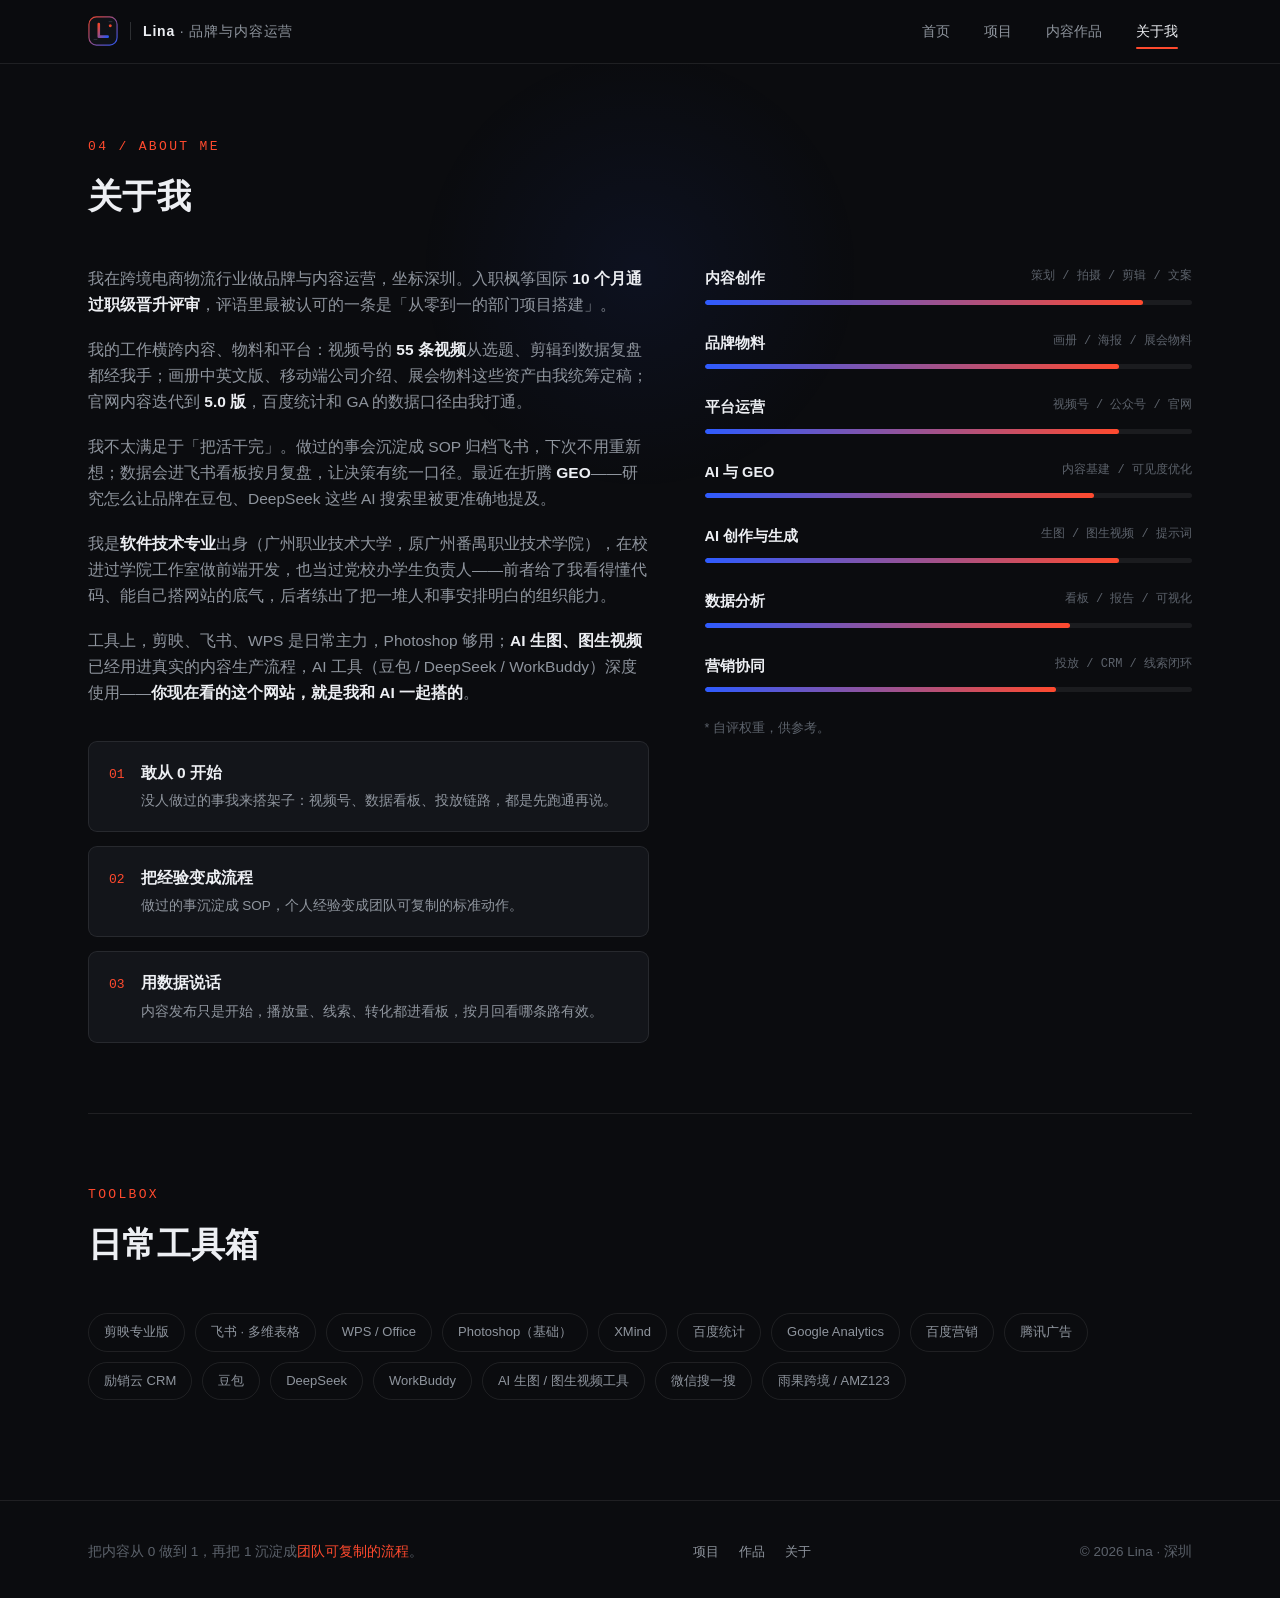
==== about.html @ fd3db306 "feat: Lina 个人求职网站（四页响应式静态站）" ====
<!DOCTYPE html>
<html lang="zh-CN">
<head>
<meta charset="UTF-8">
<meta name="viewport" content="width=device-width, initial-scale=1.0">
<title>关于我 — Lina · 品牌与内容运营</title>
<meta name="description" content="Lina 的自我介绍、能力全景与工具箱。">
<link rel="stylesheet" href="css/style.css">
<link rel="icon" type="image/svg+xml" href="assets/img/avatar-lina.svg">
</head>
<body>
<div id="progress"></div>
<div id="glow"></div>

<nav class="nav">
  <div class="nav-inner">
    <a class="brand" href="index.html">
      <img src="assets/img/avatar-lina.svg" alt="Lina">
      <span class="brand-divider"></span>
      <span class="brand-name"><b>Lina</b> · 品牌与内容运营</span>
    </a>
    <div class="nav-links">
      <a href="index.html">首页</a>
      <a href="projects.html">项目</a>
      <a href="works.html">内容作品</a>
      <a href="about.html" class="active">关于我</a>
    </div>
    <button class="burger" id="burger" aria-label="菜单"><span></span><span></span><span></span></button>
  </div>
</nav>
<div class="mobile-menu" id="mobileMenu">
  <a href="index.html">首页 <small>01</small></a>
  <a href="projects.html">项目经历 <small>02</small></a>
  <a href="works.html">内容作品 <small>03</small></a>
  <a href="about.html">关于我 <small>04</small></a>
</div>

<div class="wrap page-top">

  <section>
    <div class="section-head reveal">
      <span class="idx">04 / ABOUT ME</span>
      <h2>关于我</h2>
    </div>
    <div class="about-grid">
      <div class="about-text reveal">
        <p>我在跨境电商物流行业做品牌与内容运营，坐标深圳。入职枫筝国际 <b>10 个月通过职级晋升评审</b>，评语里最被认可的一条是「从零到一的部门项目搭建」。</p>
        <p>我的工作横跨内容、物料和平台：视频号的 <b>55 条视频</b>从选题、剪辑到数据复盘都经我手；画册中英文版、移动端公司介绍、展会物料这些资产由我统筹定稿；官网内容迭代到 <b>5.0 版</b>，百度统计和 GA 的数据口径由我打通。</p>
        <p>我不太满足于「把活干完」。做过的事会沉淀成 SOP 归档飞书，下次不用重新想；数据会进飞书看板按月复盘，让决策有统一口径。最近在折腾 <b>GEO</b>——研究怎么让品牌在豆包、DeepSeek 这些 AI 搜索里被更准确地提及。</p>
        <p>我是<b>软件技术专业</b>出身（广州职业技术大学，原广州番禺职业技术学院），在校进过学院工作室做前端开发，也当过党校办学生负责人——前者给了我看得懂代码、能自己搭网站的底气，后者练出了把一堆人和事安排明白的组织能力。</p>
        <p>工具上，剪映、飞书、WPS 是日常主力，Photoshop 够用；<b>AI 生图、图生视频</b>已经用进真实的内容生产流程，AI 工具（豆包 / DeepSeek / WorkBuddy）深度使用——<b>你现在看的这个网站，就是我和 AI 一起搭的</b>。</p>
        <div class="about-ways">
          <div class="way"><span class="no">01</span><div><h4>敢从 0 开始</h4><p>没人做过的事我来搭架子：视频号、数据看板、投放链路，都是先跑通再说。</p></div></div>
          <div class="way"><span class="no">02</span><div><h4>把经验变成流程</h4><p>做过的事沉淀成 SOP，个人经验变成团队可复制的标准动作。</p></div></div>
          <div class="way"><span class="no">03</span><div><h4>用数据说话</h4><p>内容发布只是开始，播放量、线索、转化都进看板，按月回看哪条路有效。</p></div></div>
        </div>
      </div>
      <div class="reveal d1">
        <div class="skill-group">
          <div class="sg-head"><b>内容创作</b><span>策划 / 拍摄 / 剪辑 / 文案</span></div>
          <div class="bar"><i data-w="90"></i></div>
        </div>
        <div class="skill-group">
          <div class="sg-head"><b>品牌物料</b><span>画册 / 海报 / 展会物料</span></div>
          <div class="bar"><i data-w="85"></i></div>
        </div>
        <div class="skill-group">
          <div class="sg-head"><b>平台运营</b><span>视频号 / 公众号 / 官网</span></div>
          <div class="bar"><i data-w="85"></i></div>
        </div>
        <div class="skill-group">
          <div class="sg-head"><b>AI 与 GEO</b><span>内容基建 / 可见度优化</span></div>
          <div class="bar"><i data-w="80"></i></div>
        </div>
        <div class="skill-group">
          <div class="sg-head"><b>AI 创作与生成</b><span>生图 / 图生视频 / 提示词</span></div>
          <div class="bar"><i data-w="85"></i></div>
        </div>
        <div class="skill-group">
          <div class="sg-head"><b>数据分析</b><span>看板 / 报告 / 可视化</span></div>
          <div class="bar"><i data-w="75"></i></div>
        </div>
        <div class="skill-group">
          <div class="sg-head"><b>营销协同</b><span>投放 / CRM / 线索闭环</span></div>
          <div class="bar"><i data-w="72"></i></div>
        </div>
        <p style="font-size:12.5px;color:var(--faint);margin-top:6px;">* 自评权重，供参考。</p>
      </div>
    </div>
  </section>

  <hr class="hairline" style="margin: 70px 0;">

  <section>
    <div class="section-head reveal">
      <span class="idx">TOOLBOX</span>
      <h2>日常工具箱</h2>
    </div>
    <div class="tool-cloud reveal">
      <span>剪映专业版</span><span>飞书 · 多维表格</span><span>WPS / Office</span><span>Photoshop（基础）</span><span>XMind</span>
      <span>百度统计</span><span>Google Analytics</span><span>百度营销</span><span>腾讯广告</span><span>励销云 CRM</span>
      <span>豆包</span><span>DeepSeek</span><span>WorkBuddy</span><span>AI 生图 / 图生视频工具</span><span>微信搜一搜</span><span>雨果跨境 / AMZ123</span>
    </div>
  </section>

</div>

<footer>
  <div class="foot-inner">
    <div class="foot-quote">把内容从 0 做到 1，再把 1 沉淀成<em>团队可复制的流程</em>。</div>
    <div class="foot-links">
      <a href="projects.html">项目</a>
      <a href="works.html">作品</a>
      <a href="about.html">关于</a>
    </div>
    <div class="foot-quote">© <span id="year"></span> Lina · 深圳</div>
  </div>
</footer>
<script src="js/main.js"></script>
</body>
</html>
---- css/style.css ----
/* ============================================================
   Lina Portfolio — 设计系统
   深色编辑部风 · 细线条 · M.KiTE 红蓝双主色
   ============================================================ */

:root {
  --bg: #0b0c0f;
  --bg-soft: #101216;
  --surface: #13151a;
  --surface-2: #171a21;
  --line: rgba(235, 238, 245, 0.09);
  --line-strong: rgba(235, 238, 245, 0.16);
  --text: #edeff3;
  --muted: #8f959e;
  --faint: #5c626b;
  --red: #ff4a2e;
  --blue: #2e5bff;
  --red-soft: rgba(255, 74, 46, 0.12);
  --blue-soft: rgba(46, 91, 255, 0.12);
  --radius: 14px;
  --radius-sm: 9px;
  --font: "PingFang SC", "Microsoft YaHei UI", "Microsoft YaHei", "Segoe UI", sans-serif;
  --mono: "Cascadia Code", "JetBrains Mono", Consolas, "Courier New", monospace;
  --nav-h: 64px;
  --max-w: 1160px;
}

* { margin: 0; padding: 0; box-sizing: border-box; }

html { scroll-behavior: smooth; }

body {
  font-family: var(--font);
  background: var(--bg);
  color: var(--text);
  line-height: 1.7;
  font-size: 16px;
  -webkit-font-smoothing: antialiased;
  animation: pageIn 0.5s ease both;
}

@keyframes pageIn { from { opacity: 0; } to { opacity: 1; } }

::selection { background: var(--red); color: #fff; }

a { color: inherit; text-decoration: none; }
img { max-width: 100%; display: block; }
button { font-family: inherit; }

/* ---------- 滚动进度条 ---------- */
#progress {
  position: fixed; top: 0; left: 0; height: 2px; width: 0;
  background: linear-gradient(90deg, var(--blue), var(--red));
  z-index: 1000; transition: width 0.1s linear;
}

/* ---------- 光标氛围光（仅桌面） ---------- */
#glow {
  position: fixed; width: 480px; height: 480px; border-radius: 50%;
  background: radial-gradient(circle, rgba(46,91,255,0.07), transparent 65%);
  pointer-events: none; z-index: 0; transform: translate(-50%, -50%);
  left: 50vw; top: 30vh; transition: opacity 0.4s;
}

/* ---------- 导航 ---------- */
.nav {
  position: fixed; top: 0; left: 0; right: 0; height: var(--nav-h);
  display: flex; align-items: center; z-index: 900;
  background: rgba(11, 12, 15, 0.78);
  backdrop-filter: blur(14px); -webkit-backdrop-filter: blur(14px);
  border-bottom: 1px solid var(--line);
}
.nav-inner {
  width: 100%; max-width: var(--max-w); margin: 0 auto;
  padding: 0 28px; display: flex; align-items: center; gap: 24px;
}
.brand { display: flex; align-items: center; gap: 12px; margin-right: auto; }
.brand img { height: 30px; width: auto; opacity: 0.95; }
.brand-divider { width: 1px; height: 18px; background: var(--line-strong); }
.brand-name { font-size: 14px; letter-spacing: 0.06em; color: var(--muted); }
.brand-name b { color: var(--text); font-weight: 600; }

.nav-links { display: flex; align-items: center; gap: 6px; }
.nav-links a {
  font-size: 14px; color: var(--muted); padding: 8px 14px;
  border-radius: 8px; transition: color 0.2s, background 0.2s;
  position: relative;
}
.nav-links a:hover { color: var(--text); background: rgba(235,238,245,0.05); }
.nav-links a.active { color: var(--text); }
.nav-links a.active::after {
  content: ""; position: absolute; left: 14px; right: 14px; bottom: 2px;
  height: 2px; background: var(--red); border-radius: 2px;
}

.burger {
  display: none; flex-direction: column; gap: 5px;
  background: none; border: none; cursor: pointer; padding: 8px;
}
.burger span { width: 22px; height: 1.5px; background: var(--text); transition: 0.3s; display: block; }

.mobile-menu {
  position: fixed; inset: var(--nav-h) 0 0 0; z-index: 890;
  background: rgba(11, 12, 15, 0.97); backdrop-filter: blur(18px);
  display: flex; flex-direction: column; justify-content: center; padding: 0 32px;
  opacity: 0; pointer-events: none; transition: opacity 0.3s;
}
.mobile-menu.open { opacity: 1; pointer-events: auto; }
.mobile-menu a {
  font-size: 26px; font-weight: 600; padding: 16px 0;
  border-bottom: 1px solid var(--line); color: var(--text);
  display: flex; justify-content: space-between; align-items: center;
}
.mobile-menu a small { font-family: var(--mono); font-size: 12px; color: var(--faint); }

/* ---------- 布局骨架 ---------- */
.wrap { max-width: var(--max-w); margin: 0 auto; padding: 0 28px; }
section { position: relative; }

.section-head { margin: 0 0 40px; }
.section-head .idx {
  font-family: var(--mono); font-size: 13px; color: var(--red);
  letter-spacing: 0.18em; display: block; margin-bottom: 10px;
}
.section-head h2 { font-size: clamp(24px, 3.4vw, 34px); font-weight: 700; letter-spacing: 0.01em; }
.section-head p { color: var(--muted); margin-top: 10px; max-width: 640px; font-size: 15px; }

/* 顶部大间距（避开导航） */
.page-top { padding-top: calc(var(--nav-h) + 72px); }

/* ---------- 线条装饰 ---------- */
.hairline { border: none; border-top: 1px solid var(--line); margin: 0; }
.tick-corners { position: relative; }
.tick-corners::before, .tick-corners::after {
  content: "+"; position: absolute; font-family: var(--mono);
  color: var(--faint); font-size: 14px;
}
.tick-corners::before { top: -7px; left: -4px; }
.tick-corners::after { bottom: -9px; right: -4px; }

/* ---------- HERO ---------- */
.hero {
  min-height: calc(100vh - var(--nav-h));
  display: flex; align-items: center;
  padding: calc(var(--nav-h) + 40px) 0 60px;
  overflow: hidden;
}
.hero-bg {
  position: absolute; inset: 0; pointer-events: none;
  background:
    radial-gradient(ellipse 60% 45% at 75% 20%, rgba(46, 91, 255, 0.14), transparent 70%),
    radial-gradient(ellipse 45% 40% at 15% 80%, rgba(255, 74, 46, 0.08), transparent 70%);
}
.hero-grid {
  position: absolute; inset: 0; pointer-events: none;
  background-image:
    linear-gradient(rgba(235,238,245,0.035) 1px, transparent 1px),
    linear-gradient(90deg, rgba(235,238,245,0.035) 1px, transparent 1px);
  background-size: 72px 72px;
  mask-image: radial-gradient(ellipse 90% 80% at 50% 40%, #000 30%, transparent 75%);
  -webkit-mask-image: radial-gradient(ellipse 90% 80% at 50% 40%, #000 30%, transparent 75%);
}
.hero-inner { position: relative; width: 100%; }
.hero-tag {
  display: inline-flex; align-items: center; gap: 10px;
  font-family: var(--mono); font-size: 13px; color: var(--muted);
  border: 1px solid var(--line-strong); border-radius: 999px;
  padding: 7px 16px; margin-bottom: 30px;
}
.hero-tag .dot {
  width: 7px; height: 7px; border-radius: 50%; background: var(--red);
  animation: pulse 2s infinite;
}
@keyframes pulse {
  0%, 100% { box-shadow: 0 0 0 0 rgba(255, 74, 46, 0.5); }
  50% { box-shadow: 0 0 0 6px rgba(255, 74, 46, 0); }
}
.hero h1 {
  font-size: clamp(38px, 7vw, 76px);
  line-height: 1.14; font-weight: 800; letter-spacing: -0.01em;
  max-width: 820px;
}
.hero h1 .grad {
  background: linear-gradient(100deg, var(--red) 10%, #ff7a5c 45%, var(--blue) 90%);
  -webkit-background-clip: text; background-clip: text; color: transparent;
}
.hero-sub {
  margin-top: 26px; max-width: 560px; color: var(--muted);
  font-size: clamp(15px, 1.6vw, 17px);
}
.hero-sub b { color: var(--text); font-weight: 600; }
.hero-actions { margin-top: 40px; display: flex; gap: 14px; flex-wrap: wrap; }

.btn {
  display: inline-flex; align-items: center; gap: 9px;
  font-size: 15px; font-weight: 600; padding: 13px 26px;
  border-radius: 999px; cursor: pointer; border: none;
  transition: transform 0.2s, box-shadow 0.25s, background 0.25s;
}
.btn:active { transform: scale(0.97); }
.btn-primary { background: var(--red); color: #fff; }
.btn-primary:hover { box-shadow: 0 8px 28px rgba(255, 74, 46, 0.35); transform: translateY(-2px); }
.btn-ghost {
  background: transparent; color: var(--text);
  border: 1px solid var(--line-strong);
}
.btn-ghost:hover { border-color: var(--text); transform: translateY(-2px); }
button.btn { font-family: inherit; }

/* HERO 指标 */
.hero-metrics {
  margin-top: 72px; display: grid;
  grid-template-columns: repeat(4, 1fr);
  border-top: 1px solid var(--line);
}
.metric { padding: 26px 20px 6px 0; border-right: 1px solid var(--line); }
.metric:last-child { border-right: none; }
.metric .num {
  font-family: var(--mono); font-size: clamp(26px, 3.4vw, 40px);
  font-weight: 700; color: var(--text);
}
.metric .num i { font-style: normal; font-size: 0.55em; color: var(--red); margin-left: 3px; }
.metric .label { font-size: 13px; color: var(--muted); margin-top: 4px; }

/* ---------- 跑马灯 ---------- */
.marquee {
  border-top: 1px solid var(--line); border-bottom: 1px solid var(--line);
  overflow: hidden; padding: 18px 0; background: var(--bg-soft);
}
.marquee-track {
  display: flex; gap: 48px; width: max-content;
  animation: marquee 30s linear infinite;
}
.marquee-track span {
  font-family: var(--mono); font-size: 14px; color: var(--faint);
  white-space: nowrap; letter-spacing: 0.08em;
}
.marquee-track span em { font-style: normal; color: var(--red); margin-right: 10px; }
@keyframes marquee { to { transform: translateX(-50%); } }

/* ---------- 代表作卡片 ---------- */
.grid-2 { display: grid; grid-template-columns: repeat(2, 1fr); gap: 22px; }
.grid-3 { display: grid; grid-template-columns: repeat(3, 1fr); gap: 22px; }
.grid-4 { display: grid; grid-template-columns: repeat(4, 1fr); gap: 22px; }

.card {
  background: var(--surface); border: 1px solid var(--line);
  border-radius: var(--radius); padding: 28px;
  position: relative; overflow: hidden;
  transition: transform 0.3s ease, border-color 0.3s, background 0.3s;
  display: flex; flex-direction: column;
}
.card:hover {
  transform: translateY(-5px); border-color: var(--line-strong);
  background: var(--surface-2);
}
.card::before {
  content: ""; position: absolute; top: 0; left: 0; right: 0; height: 1px;
  background: linear-gradient(90deg, transparent, var(--red), transparent);
  opacity: 0; transition: opacity 0.3s;
}
.card:hover::before { opacity: 1; }

.card .card-top {
  display: flex; justify-content: space-between; align-items: center; margin-bottom: 18px;
}
.card .card-idx { font-family: var(--mono); font-size: 12px; color: var(--faint); }
.card .card-tag {
  font-size: 12px; padding: 4px 12px; border-radius: 999px;
  border: 1px solid var(--line-strong); color: var(--muted);
}
.card .card-tag.lead { border-color: rgba(255,74,46,0.5); color: var(--red); background: var(--red-soft); }
.card .card-tag.join { border-color: rgba(46,91,255,0.5); color: #7d9bff; background: var(--blue-soft); }
.card h3 { font-size: 19px; font-weight: 700; margin-bottom: 10px; }
.card p { font-size: 14.5px; color: var(--muted); flex: 1; }
.card .chips { display: flex; flex-wrap: wrap; gap: 8px; margin-top: 18px; }
.card .chips span {
  font-size: 12px; font-family: var(--mono); color: var(--muted);
  border: 1px solid var(--line); border-radius: 6px; padding: 3px 9px;
}
.card .card-link {
  margin-top: 20px; font-size: 14px; color: var(--red);
  display: inline-flex; align-items: center; gap: 6px; font-weight: 600;
}
.card .card-link:hover { gap: 11px; }
.card .card-link { transition: gap 0.25s; }

/* 带缩略图的卡片 */
.card-media { margin: -28px -28px 20px; height: 190px; overflow: hidden; position: relative; }
.card-media img {
  width: 100%; height: 100%; object-fit: cover; object-position: top;
  transition: transform 0.5s ease; opacity: 0.94;
}
.card:hover .card-media img { transform: scale(1.04); }

/* CSS 生成封面 */
.cover {
  margin: -28px -28px 20px; height: 190px; position: relative;
  display: flex; align-items: center; justify-content: center;
  background: linear-gradient(135deg, var(--surface-2), #0d0f13);
  border-bottom: 1px solid var(--line); overflow: hidden;
}
.cover .big-num {
  font-family: var(--mono); font-size: 84px; font-weight: 800;
  color: transparent; -webkit-text-stroke: 1px rgba(235,238,245,0.14);
  position: absolute; right: 14px; bottom: -12px; line-height: 1;
}
.cover .cover-label {
  font-size: 15px; font-weight: 600; color: var(--muted);
  letter-spacing: 0.1em; display: flex; align-items: center; gap: 10px;
}
.cover .cover-label::before {
  content: ""; width: 26px; height: 1.5px; background: var(--red); display: block;
}
.cover.c-blue .cover-label::before { background: var(--blue); }
.cover.c-blue .big-num { -webkit-text-stroke-color: rgba(46,91,255,0.25); }
.cover.c-red .big-num { -webkit-text-stroke-color: rgba(255,74,46,0.25); }

/* ---------- 时间线（项目页） ---------- */
.timeline { position: relative; padding-left: 34px; }
.timeline::before {
  content: ""; position: absolute; left: 8px; top: 6px; bottom: 6px;
  width: 1px; background: linear-gradient(180deg, var(--red), var(--blue) 60%, transparent);
}
.tl-item { position: relative; padding-bottom: 34px; }
.tl-item:last-child { padding-bottom: 0; }
.tl-item::before {
  content: ""; position: absolute; left: -30px; top: 9px;
  width: 9px; height: 9px; border-radius: 50%;
  background: var(--bg); border: 2px solid var(--red);
}
.tl-item:nth-child(even)::before { border-color: var(--blue); }
.tl-item .tl-meta {
  font-family: var(--mono); font-size: 12.5px; color: var(--faint);
  margin-bottom: 6px; display: flex; gap: 14px; flex-wrap: wrap; align-items: center;
}
.tl-item h3 { font-size: 18px; font-weight: 700; margin-bottom: 8px; }
.tl-item p { font-size: 14.5px; color: var(--muted); max-width: 720px; }
.tl-item .chips { display: flex; flex-wrap: wrap; gap: 8px; margin-top: 12px; }
.tl-item .chips span {
  font-size: 12px; font-family: var(--mono); color: var(--muted);
  border: 1px solid var(--line); border-radius: 6px; padding: 3px 9px;
}

/* ---------- 作品页筛选 ---------- */
.filter-bar {
  display: flex; gap: 12px; align-items: center; flex-wrap: wrap;
  margin-bottom: 34px; padding: 16px 0;
  border-top: 1px solid var(--line); border-bottom: 1px solid var(--line);
}
.filters { display: flex; gap: 8px; flex-wrap: wrap; margin-right: auto; }
.filter-btn {
  font-size: 13.5px; color: var(--muted); background: none;
  border: 1px solid var(--line-strong); border-radius: 999px;
  padding: 7px 17px; cursor: pointer; transition: all 0.22s;
}
.filter-btn:hover { color: var(--text); border-color: var(--text); }
.filter-btn.active { background: var(--red); border-color: var(--red); color: #fff; }
.sort-box { display: flex; align-items: center; gap: 10px; }
.sort-box label { font-size: 13px; color: var(--faint); }
.sort-box select {
  background: var(--surface); color: var(--text); border: 1px solid var(--line-strong);
  border-radius: 8px; padding: 7px 12px; font-size: 13.5px; font-family: inherit;
  cursor: pointer; outline: none;
}
.count-note { font-family: var(--mono); font-size: 12.5px; color: var(--faint); margin-bottom: 18px; }

.works-grid { display: grid; grid-template-columns: repeat(3, 1fr); gap: 22px; }
.work-card { animation: cardIn 0.45s ease both; }
@keyframes cardIn {
  from { opacity: 0; transform: translateY(14px) scale(0.98); }
  to { opacity: 1; transform: none; }
}
.work-card.hide { display: none; }
.empty-tip {
  display: none; text-align: center; color: var(--faint);
  padding: 60px 0; font-size: 14px;
}
.empty-tip.show { display: block; }

/* ---------- About ---------- */
.about-grid { display: grid; grid-template-columns: 1.15fr 1fr; gap: 56px; align-items: start; }
.about-text p { color: var(--muted); font-size: 15.5px; margin-bottom: 18px; }
.about-text p b { color: var(--text); font-weight: 600; }
.about-ways { margin-top: 34px; display: grid; gap: 14px; }
.way {
  display: flex; gap: 16px; align-items: baseline;
  border: 1px solid var(--line); border-radius: var(--radius-sm);
  padding: 18px 20px; background: var(--surface);
  transition: border-color 0.25s, transform 0.25s;
}
.way:hover { border-color: var(--line-strong); transform: translateX(4px); }
.way .no { font-family: var(--mono); color: var(--red); font-size: 13px; }
.way h4 { font-size: 15.5px; margin-bottom: 4px; }
.way p { font-size: 13.5px; color: var(--muted); margin: 0; }

.skill-group { margin-bottom: 26px; }
.skill-group .sg-head {
  display: flex; justify-content: space-between; margin-bottom: 9px;
  font-size: 14.5px;
}
.skill-group .sg-head b { font-weight: 600; }
.skill-group .sg-head span { font-family: var(--mono); font-size: 12px; color: var(--faint); }
.bar { height: 5px; background: rgba(235,238,245,0.07); border-radius: 4px; overflow: hidden; }
.bar i {
  display: block; height: 100%; border-radius: 4px; width: 0;
  background: linear-gradient(90deg, var(--blue), var(--red));
  transition: width 1.2s cubic-bezier(0.2, 0.7, 0.2, 1);
}

.tool-cloud { display: flex; flex-wrap: wrap; gap: 10px; }
.tool-cloud span {
  font-size: 13px; color: var(--muted); border: 1px solid var(--line);
  padding: 7px 15px; border-radius: 999px; transition: all 0.22s;
}
.tool-cloud span:hover { color: var(--text); border-color: var(--red); transform: translateY(-2px); }


/* ---------- 简历下载页 ---------- */



/* 待补充占位卡片 */
.ph-card {
  border-style: dashed; border-color: rgba(235,238,245,0.2);
  background: transparent; box-shadow: none;
}
.ph-card h3 { color: var(--muted); }
.ph-card .ph-slot {
  display: inline-block; margin-top: 14px;
  font-family: var(--mono); font-size: 12.5px; color: var(--faint);
  border: 1px dashed var(--line-strong); border-radius: 6px;
  padding: 6px 12px; background: rgba(235,238,245,0.02);
}

/* ---------- 页脚 ---------- */
footer { border-top: 1px solid var(--line); margin-top: 100px; }
.foot-inner {
  max-width: var(--max-w); margin: 0 auto; padding: 40px 28px 34px;
  display: flex; justify-content: space-between; align-items: center; gap: 20px; flex-wrap: wrap;
}
.foot-inner .foot-quote { font-size: 13.5px; color: var(--faint); }
.foot-inner .foot-quote em { color: var(--red); font-style: normal; }
.foot-links { display: flex; gap: 20px; }
.foot-links a { font-size: 13px; color: var(--muted); }
.foot-links a:hover { color: var(--text); }

/* ---------- 滚动入场 ---------- */
.reveal { opacity: 0; transform: translateY(26px); transition: opacity 0.7s ease, transform 0.7s cubic-bezier(0.2, 0.7, 0.2, 1); }
.reveal.in { opacity: 1; transform: none; }
.d1 { transition-delay: 0.08s; } .d2 { transition-delay: 0.16s; }
.d3 { transition-delay: 0.24s; } .d4 { transition-delay: 0.32s; }

@media (prefers-reduced-motion: reduce) {
  *, *::before, *::after { animation: none !important; transition: none !important; }
  .reveal { opacity: 1; transform: none; }
}

/* ============================================================
   响应式 — 平板 & 手机（重排版，不是缩放）
   ============================================================ */
@media (max-width: 1080px) {
  .grid-4 { grid-template-columns: repeat(2, 1fr); }
  .works-grid { grid-template-columns: repeat(2, 1fr); }
  .grid-3 { grid-template-columns: repeat(2, 1fr); }
  .about-grid { grid-template-columns: 1fr; gap: 44px; }
}

@media (max-width: 860px) {
  body { font-size: 15px; }
  .wrap { padding: 0 20px; }
  .nav-inner { padding: 0 20px; }
  .nav-links { display: none; }
  .burger { display: flex; }

  /* 手机端 HERO 重新排版 */
  .hero { min-height: auto; padding: calc(var(--nav-h) + 52px) 0 48px; }
  .hero h1 { font-size: clamp(32px, 9.6vw, 44px); }
  .hero-tag { margin-bottom: 22px; font-size: 12px; }
  .hero-actions { margin-top: 30px; }
  .hero-actions .btn { flex: 1; justify-content: center; }
  .hero-metrics {
    margin-top: 46px; grid-template-columns: repeat(2, 1fr);
    border-top: 1px solid var(--line);
  }
  .metric { padding: 20px 14px 10px 0; }
  .metric:nth-child(2n) { border-right: none; }
  .metric:nth-child(-n+2) { border-bottom: 1px solid var(--line); }

  .grid-2, .grid-3, .grid-4 { grid-template-columns: 1fr; gap: 16px; }
  .works-grid { grid-template-columns: 1fr; gap: 16px; }
  .card { padding: 22px; }
  .card-media, .cover { margin: -22px -22px 16px; height: 170px; }

  .filter-bar { align-items: flex-start; flex-direction: column; gap: 14px; }
  .filters {
    flex-wrap: nowrap; overflow-x: auto; width: 100%;
    padding-bottom: 6px; -webkit-overflow-scrolling: touch;
    scrollbar-width: none;
  }
  .filters::-webkit-scrollbar { display: none; }
  .filter-btn { white-space: nowrap; flex-shrink: 0; }
  .sort-box { width: 100%; justify-content: space-between; }

  .timeline { padding-left: 26px; }
  .tl-item::before { left: -22px; }


  .foot-inner { flex-direction: column; align-items: flex-start; gap: 14px; }
  footer { margin-top: 70px; }
  section { margin-bottom: 64px; }
}

/* 手机更小屏 */
@media (max-width: 420px) {
  .brand-name { display: none; }
  .hero-metrics { grid-template-columns: repeat(2, 1fr); }
}

/* 打印 */
@media print {
  body { background: #fff; color: #111; }
  .nav, #progress, #glow, footer, .hero-bg, .hero-grid, .marquee { display: none !important; }
}
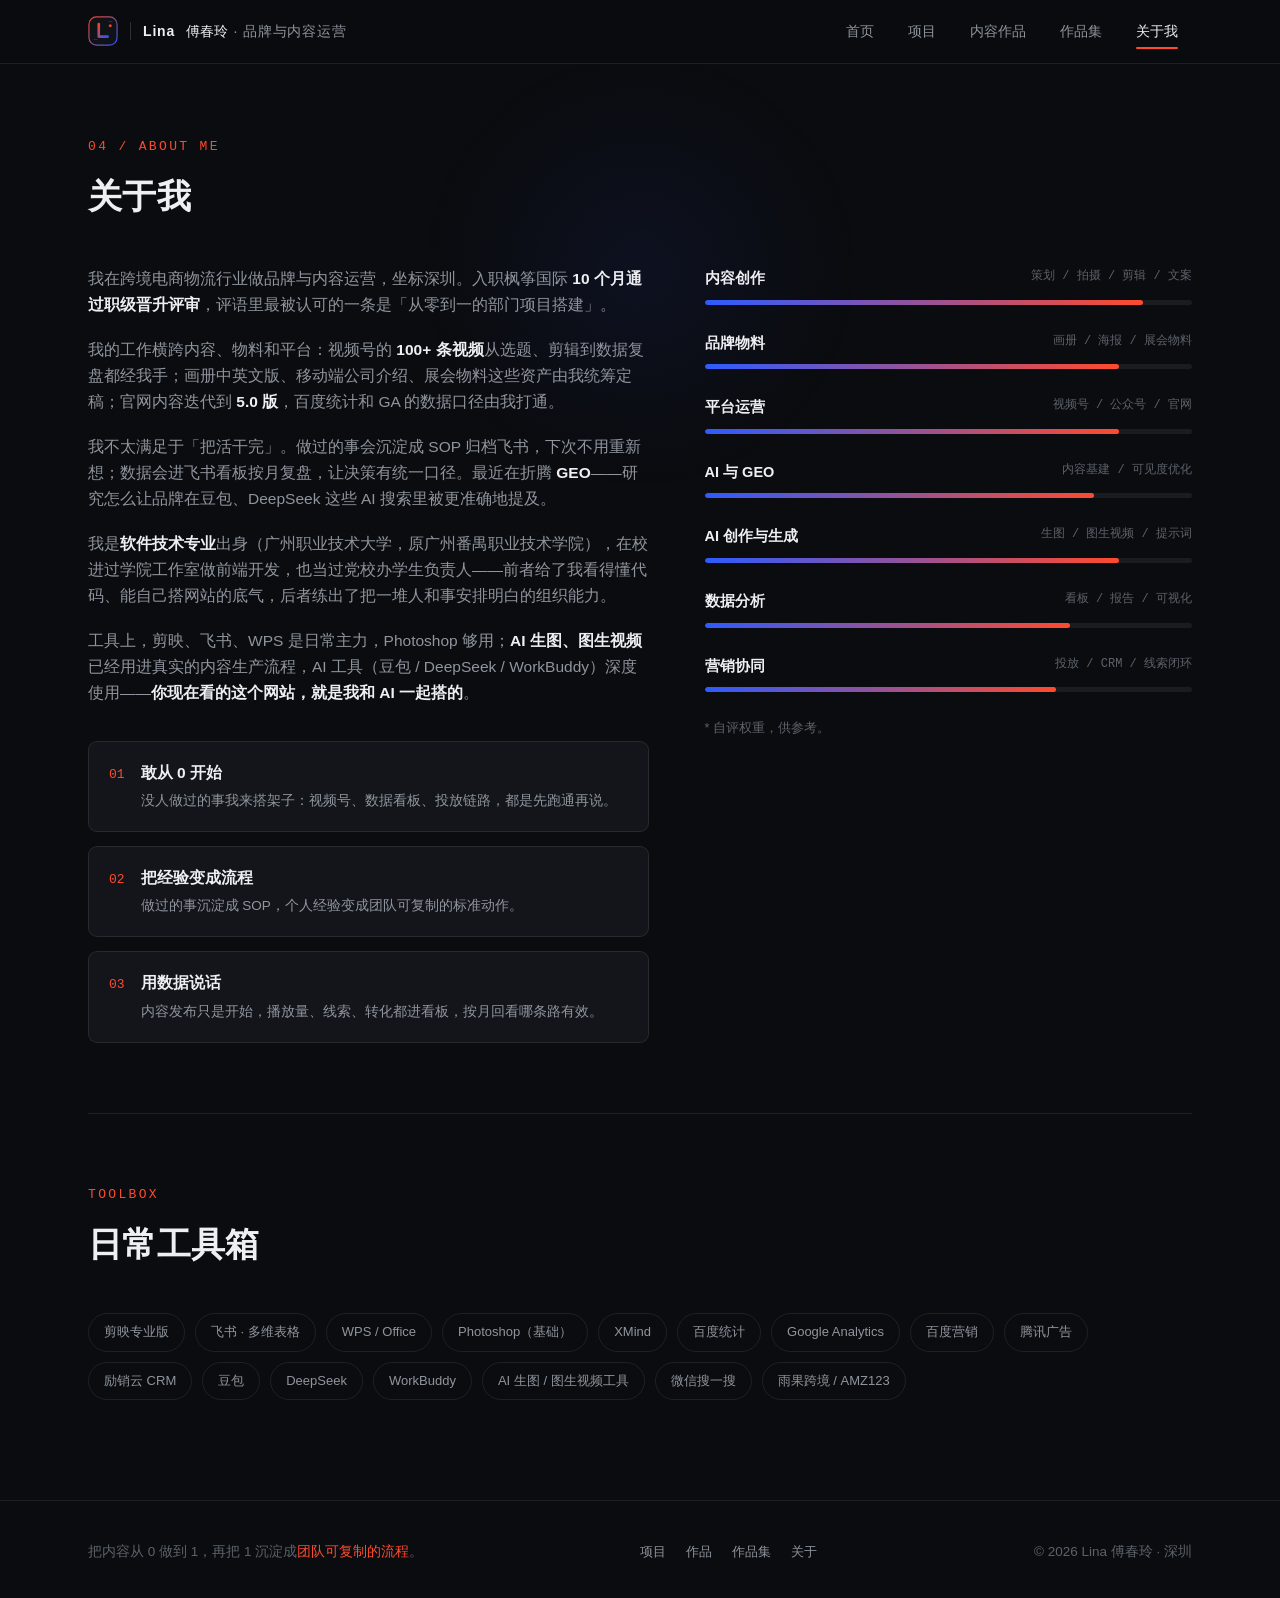
==== commit 6de03714: "feat: 新增作品集页与精选影片，补充中文名与可编辑岗位 - 新增 portfolio.html：两支精选影片 + 七个案例（含年度报告网站） - CASE 01-05 换成真实截图/实拍封面 - " ====
--- a/about.html
+++ b/about.html
@@ -3,8 +3,8 @@
 <head>
 <meta charset="UTF-8">
 <meta name="viewport" content="width=device-width, initial-scale=1.0">
-<title>关于我 — Lina · 品牌与内容运营</title>
-<meta name="description" content="Lina 的自我介绍、能力全景与工具箱。">
+<title>关于我 — Lina 傅春玲 · 品牌与内容运营</title>
+<meta name="description" content="Lina（傅春玲）的自我介绍、能力全景与工具箱。">
 <link rel="stylesheet" href="css/style.css">
 <link rel="icon" type="image/svg+xml" href="assets/img/avatar-lina.svg">
 </head>
@@ -15,14 +15,15 @@
 <nav class="nav">
   <div class="nav-inner">
     <a class="brand" href="index.html">
-      <img src="assets/img/avatar-lina.svg" alt="Lina">
+      <img src="assets/img/avatar-lina.svg" alt="Lina 傅春玲">
       <span class="brand-divider"></span>
-      <span class="brand-name"><b>Lina</b> · 品牌与内容运营</span>
+      <span class="brand-name"><b>Lina</b> <span class="brand-cn">傅春玲</span> · <span data-career="role">品牌与内容运营</span></span>
     </a>
     <div class="nav-links">
       <a href="index.html">首页</a>
       <a href="projects.html">项目</a>
       <a href="works.html">内容作品</a>
+      <a href="portfolio.html">作品集</a>
       <a href="about.html" class="active">关于我</a>
     </div>
     <button class="burger" id="burger" aria-label="菜单"><span></span><span></span><span></span></button>
@@ -32,7 +33,8 @@
   <a href="index.html">首页 <small>01</small></a>
   <a href="projects.html">项目经历 <small>02</small></a>
   <a href="works.html">内容作品 <small>03</small></a>
-  <a href="about.html">关于我 <small>04</small></a>
+  <a href="portfolio.html">作品集 <small>04</small></a>
+  <a href="about.html">关于我 <small>05</small></a>
 </div>
 
 <div class="wrap page-top">
@@ -45,7 +47,7 @@
     <div class="about-grid">
       <div class="about-text reveal">
         <p>我在跨境电商物流行业做品牌与内容运营，坐标深圳。入职枫筝国际 <b>10 个月通过职级晋升评审</b>，评语里最被认可的一条是「从零到一的部门项目搭建」。</p>
-        <p>我的工作横跨内容、物料和平台：视频号的 <b>55 条视频</b>从选题、剪辑到数据复盘都经我手；画册中英文版、移动端公司介绍、展会物料这些资产由我统筹定稿；官网内容迭代到 <b>5.0 版</b>，百度统计和 GA 的数据口径由我打通。</p>
+        <p>我的工作横跨内容、物料和平台：视频号的 <b>100+ 条视频</b>从选题、剪辑到数据复盘都经我手；画册中英文版、移动端公司介绍、展会物料这些资产由我统筹定稿；官网内容迭代到 <b>5.0 版</b>，百度统计和 GA 的数据口径由我打通。</p>
         <p>我不太满足于「把活干完」。做过的事会沉淀成 SOP 归档飞书，下次不用重新想；数据会进飞书看板按月复盘，让决策有统一口径。最近在折腾 <b>GEO</b>——研究怎么让品牌在豆包、DeepSeek 这些 AI 搜索里被更准确地提及。</p>
         <p>我是<b>软件技术专业</b>出身（广州职业技术大学，原广州番禺职业技术学院），在校进过学院工作室做前端开发，也当过党校办学生负责人——前者给了我看得懂代码、能自己搭网站的底气，后者练出了把一堆人和事安排明白的组织能力。</p>
         <p>工具上，剪映、飞书、WPS 是日常主力，Photoshop 够用；<b>AI 生图、图生视频</b>已经用进真实的内容生产流程，AI 工具（豆包 / DeepSeek / WorkBuddy）深度使用——<b>你现在看的这个网站，就是我和 AI 一起搭的</b>。</p>
@@ -111,11 +113,13 @@
     <div class="foot-links">
       <a href="projects.html">项目</a>
       <a href="works.html">作品</a>
+      <a href="portfolio.html">作品集</a>
       <a href="about.html">关于</a>
     </div>
-    <div class="foot-quote">© <span id="year"></span> Lina · 深圳</div>
+    <div class="foot-quote">© <span id="year"></span> Lina 傅春玲 · 深圳</div>
   </div>
 </footer>
+<script src="js/site-config.js"></script>
 <script src="js/main.js"></script>
 </body>
 </html>
--- a/css/style.css
+++ b/css/style.css
@@ -183,6 +183,11 @@
 .hero h1 .grad {
   background: linear-gradient(100deg, var(--red) 10%, #ff7a5c 45%, var(--blue) 90%);
   -webkit-background-clip: text; background-clip: text; color: transparent;
+  -webkit-font-smoothing: antialiased;
+}
+.br-desk { display: inline; }
+@media (max-width: 860px) {
+  .br-desk { display: none; }
 }
 .hero-sub {
   margin-top: 26px; max-width: 560px; color: var(--muted);
@@ -451,6 +456,219 @@
 .d1 { transition-delay: 0.08s; } .d2 { transition-delay: 0.16s; }
 .d3 { transition-delay: 0.24s; } .d4 { transition-delay: 0.32s; }
 
+/* ---------- 作品集：精选案例（CASE STUDY） ---------- */
+.case-list { display: flex; flex-direction: column; gap: 0; }
+.case {
+  display: grid; grid-template-columns: 0.84fr 1fr; gap: 50px;
+  align-items: start;
+  padding: 58px 0; border-bottom: 1px solid var(--line);
+}
+.case:first-child { padding-top: 8px; }
+.case:last-child { border-bottom: none; padding-bottom: 0; }
+
+/* 案例配图 */
+.case-media {
+  position: relative; border-radius: var(--radius); overflow: hidden;
+  border: 1px solid var(--line); background: var(--surface);
+}
+.case-media img {
+  width: 100%; height: 268px; object-fit: cover; display: block;
+  transition: transform 0.6s cubic-bezier(0.2, 0.7, 0.2, 1);
+}
+.case:hover .case-media img { transform: scale(1.045); }
+
+/* 竖版封面（如视频号封面墙截图）：按原比例显示，避免被横版卡位裁掉 */
+.case-media.is-tall img { height: auto; aspect-ratio: 754 / 787; object-fit: cover; object-position: top; }
+
+/* 宽幅界面截图（如投放后台）：按原比例完整显示，不裁切，点击可放大 */
+.case-media.is-wide img {
+  height: auto; aspect-ratio: 1920 / 902; object-fit: cover;
+  object-position: center; display: block; cursor: zoom-in;
+}
+.case:hover .case-media.is-wide img { transform: none; }
+
+/* 两张实拍并排（如展会现场）：保持 4:3 等比不裁切，手机端横向滑动，点击可放大 */
+.case-media.is-duo { background: var(--surface-2); }
+.duo-strip { display: grid; grid-template-columns: 1fr 1fr; gap: 9px; padding: 13px; }
+.case-media.is-duo .duo-strip img {
+  width: 100%; height: auto; display: block; border-radius: 3px;
+  box-shadow: 0 2px 12px rgba(0, 0, 0, 0.38); cursor: zoom-in;
+}
+.case:hover .case-media.is-duo .duo-strip img { transform: none; }
+
+/* 两张宽幅截图纵向堆叠（如底表 + 看板）：完整展示不裁切，点击可放大 */
+.case-media.is-stack { background: var(--surface-2); }
+.stack-strip { display: grid; gap: 9px; padding: 13px; }
+.case-media.is-stack .stack-strip img {
+  width: 100%; height: auto; display: block; border-radius: 3px;
+  box-shadow: 0 2px 12px rgba(0, 0, 0, 0.38); cursor: zoom-in;
+}
+.case:hover .case-media.is-stack .stack-strip img { transform: none; }
+
+/* 文档型封面（如方案节选）：三页并排，完整显示不裁切，点击可放大 */
+.case-media.is-docs { background: var(--surface-2); }
+.doc-bar {
+  display: flex; justify-content: space-between; align-items: center;
+  padding: 9px 13px; border-bottom: 1px solid var(--line);
+}
+.doc-bar .case-no, .doc-bar .case-year {
+  position: static; background: none; border: none; padding: 0;
+}
+.doc-bar .case-year { color: var(--faint); }
+.doc-strip { display: grid; grid-template-columns: repeat(3, 1fr); gap: 9px; padding: 13px; }
+.case-media.is-docs .doc-strip img {
+  width: 100%; height: auto; display: block; border-radius: 3px;
+  background: #fff; box-shadow: 0 2px 12px rgba(0, 0, 0, 0.38);
+  cursor: zoom-in;
+}
+.case:hover .case-media.is-docs .doc-strip img { transform: none; }
+.case-no {
+  position: absolute; left: 14px; top: 14px; z-index: 2;
+  font-family: var(--mono); font-size: 11.5px; letter-spacing: 0.14em; color: #fff;
+  background: rgba(11, 12, 15, 0.7); border: 1px solid var(--line-strong);
+  padding: 5px 12px; border-radius: 999px;
+}
+.case-year {
+  position: absolute; right: 14px; bottom: 14px; z-index: 2;
+  font-family: var(--mono); font-size: 11.5px; letter-spacing: 0.1em; color: var(--text);
+  background: rgba(11, 12, 15, 0.7); border: 1px solid var(--line-strong);
+  padding: 5px 12px; border-radius: 999px;
+}
+
+/* 案例正文 */
+.case-head { display: flex; align-items: center; gap: 10px; flex-wrap: wrap; margin-bottom: 13px; }
+.case-role {
+  font-size: 12px; padding: 3px 11px; border-radius: 999px;
+  border: 1px solid var(--line-strong); color: var(--muted);
+}
+.case-role.lead { color: var(--red); border-color: rgba(255, 74, 46, 0.42); background: var(--red-soft); }
+.case-cat { font-family: var(--mono); font-size: 12px; letter-spacing: 0.1em; color: var(--faint); }
+
+.case h3 { font-size: 25px; line-height: 1.38; margin-bottom: 15px; letter-spacing: -0.01em; }
+.case-problem {
+  font-size: 14.5px; color: var(--muted); line-height: 1.75;
+  border-left: 2px solid var(--red); padding-left: 15px; margin-bottom: 24px;
+}
+.case-problem b { color: var(--text); font-weight: 600; }
+
+.case-steps { list-style: none; display: grid; gap: 13px; margin-bottom: 26px; }
+.case-steps li { position: relative; padding-left: 28px; font-size: 14.5px; color: var(--muted); line-height: 1.72; }
+.case-steps li::before {
+  content: attr(data-n); position: absolute; left: 0; top: 3px;
+  font-family: var(--mono); font-size: 10.5px; color: var(--red);
+  border: 1px solid rgba(255, 74, 46, 0.35); border-radius: 5px;
+  width: 18px; height: 18px; display: flex; align-items: center; justify-content: center;
+}
+.case-steps li b { color: var(--text); font-weight: 600; }
+
+.case-stats {
+  display: flex; gap: 30px; flex-wrap: wrap;
+  padding: 15px 0 17px; margin-bottom: 18px;
+  border-top: 1px solid var(--line); border-bottom: 1px solid var(--line);
+}
+.case-stat .v { font-family: var(--mono); font-size: 24px; color: var(--text); line-height: 1.15; }
+.case-stat .v i { font-style: normal; color: var(--red); }
+.case-stat .k { font-size: 12px; color: var(--faint); margin-top: 5px; }
+
+.case .chips { display: flex; flex-wrap: wrap; gap: 8px; }
+.case .chips span {
+  font-size: 12px; color: var(--muted); border: 1px solid var(--line);
+  padding: 4px 11px; border-radius: 999px;
+}
+
+/* 案例外链（如在线报告） */
+.case-link {
+  display: inline-flex; align-items: center; gap: 7px; margin-top: 20px;
+  font-family: var(--mono); font-size: 12.5px; letter-spacing: 0.06em;
+  color: var(--text); padding: 8px 16px; border-radius: 999px;
+  border: 1px solid var(--line-strong);
+  transition: color 0.2s, border-color 0.2s, background 0.2s;
+}
+.case-link svg { width: 14px; height: 14px; transition: transform 0.2s ease; }
+.case-link:hover { color: var(--red); border-color: rgba(255, 74, 46, 0.5); background: var(--red-soft); }
+.case-link:hover svg { transform: translate(2px, -2px); }
+
+/* 左右交替 */
+.case.alt .case-media { order: 2; }
+.case.alt .case-body { order: 1; }
+
+.cta-row { margin-top: 60px; display: flex; gap: 14px; flex-wrap: wrap; }
+
+/* ---------- 作品集：精选影片 ---------- */
+.films { margin-bottom: 56px; }
+.films-head {
+  display: flex; align-items: baseline; gap: 14px; flex-wrap: wrap;
+  margin-bottom: 18px; padding-bottom: 12px; border-bottom: 1px solid var(--line);
+}
+.films-idx { font-family: var(--mono); font-size: 11.5px; letter-spacing: 0.16em; color: var(--faint); }
+.films-head h3 { font-size: 16px; font-weight: 600; }
+.films-note { margin-left: auto; font-family: var(--mono); font-size: 11.5px; color: var(--faint); }
+.film-grid { display: grid; grid-template-columns: 1fr 1fr; gap: 26px; }
+.film { display: flex; flex-direction: column; }
+.film-player {
+  position: relative; overflow: hidden; display: block;
+  aspect-ratio: 16 / 9; border-radius: var(--radius);
+  border: 1px solid var(--line-strong); background-color: #06070a;
+  background-position: center; background-size: cover; background-repeat: no-repeat;
+  box-shadow: 0 26px 64px rgba(0, 0, 0, 0.46);
+}
+.film-player.cover-mkite { background-image: url("../assets/img/covers/mkite-film-poster.jpg"); }
+.film-player.cover-feynman { background-image: url("../assets/img/covers/feynman-poster.jpg"); }
+.film-player video {
+  display: block; width: 100%; height: 100%; object-fit: cover; background: transparent;
+}
+.film-play {
+  position: absolute; inset: 0; z-index: 3; width: 100%; border: 0; padding: 0;
+  display: flex; align-items: flex-end; justify-content: flex-start;
+  cursor: pointer; color: var(--text); font-family: inherit; background: none;
+  transition: opacity 0.35s ease, visibility 0.35s;
+}
+.film-play .ring {
+  width: 54px; height: 54px; margin: 0 0 14px 14px;
+  border-radius: 50%; display: grid; place-items: center;
+  background: var(--red); color: #fff;
+  box-shadow: 0 10px 28px rgba(0, 0, 0, 0.38), 0 8px 22px rgba(255, 74, 46, 0.35);
+  transition: transform 0.25s cubic-bezier(0.2, 0.7, 0.2, 1), box-shadow 0.25s;
+}
+.film-play .ring svg { width: 19px; height: 19px; margin-left: 3px; }
+.film-play:hover .ring {
+  transform: scale(1.07);
+  box-shadow: 0 12px 34px rgba(0, 0, 0, 0.42), 0 10px 30px rgba(255, 74, 46, 0.5);
+}
+.film-play:focus-visible { outline: 2px solid var(--red); outline-offset: -4px; }
+.film-player.is-playing .film-play { opacity: 0; visibility: hidden; }
+.film-body { display: flex; flex-direction: column; flex: 1; padding-top: 15px; }
+.film-kicker {
+  display: flex; align-items: center; gap: 10px; margin-bottom: 7px;
+  font-family: var(--mono); font-size: 11px; letter-spacing: 0.14em; color: var(--faint);
+}
+.film-kicker b { font-weight: 400; color: var(--red); letter-spacing: 0.1em; }
+.film-body h3 { font-size: 18.5px; line-height: 1.45; letter-spacing: -0.01em; margin-bottom: 8px; }
+.film-body p { font-size: 13.5px; color: var(--muted); line-height: 1.72; margin-bottom: 14px; }
+.film-spec {
+  margin-top: auto; padding-top: 10px; border-top: 1px solid var(--line);
+  font-family: var(--mono); font-size: 11.5px; color: var(--faint); letter-spacing: 0.02em;
+}
+
+/* ---------- 图片放大查看 ---------- */
+.lightbox {
+  position: fixed; inset: 0; z-index: 999;
+  display: flex; align-items: center; justify-content: center;
+  padding: 4vh 4vw; background: rgba(6, 7, 10, 0.94);
+  opacity: 0; pointer-events: none; transition: opacity 0.25s ease;
+  cursor: zoom-out;
+}
+.lightbox.open { opacity: 1; pointer-events: auto; }
+.lightbox img {
+  max-width: 100%; max-height: 100%; width: auto; height: auto;
+  border-radius: 6px; box-shadow: 0 24px 70px rgba(0, 0, 0, 0.65);
+}
+.lightbox .lb-hint {
+  position: absolute; bottom: 18px; left: 0; right: 0; text-align: center;
+  font-family: var(--mono); font-size: 12px; color: rgba(237, 239, 243, 0.5);
+  letter-spacing: 0.05em;
+}
+
 @media (prefers-reduced-motion: reduce) {
   *, *::before, *::after { animation: none !important; transition: none !important; }
   .reveal { opacity: 1; transform: none; }
@@ -464,6 +682,9 @@
   .works-grid { grid-template-columns: repeat(2, 1fr); }
   .grid-3 { grid-template-columns: repeat(2, 1fr); }
   .about-grid { grid-template-columns: 1fr; gap: 44px; }
+  .case { gap: 34px; }
+  .case-media img { height: 224px; }
+  .case h3 { font-size: 22px; }
 }
 
 @media (max-width: 860px) {
@@ -505,6 +726,38 @@
   .timeline { padding-left: 26px; }
   .tl-item::before { left: -22px; }
 
+  /* 手机端案例卡重排：图在上、文在下，取消左右交替 */
+  .case { grid-template-columns: 1fr; gap: 22px; padding: 32px 0; }
+  .case .case-media { order: 1; }
+  .case .case-body { order: 2; }
+  .case-media img { height: 196px; }
+  .case h3 { font-size: 20.5px; margin-bottom: 12px; }
+  .case-problem { font-size: 14px; margin-bottom: 20px; }
+  .case-steps { gap: 11px; margin-bottom: 20px; }
+  .case-stats { gap: 20px; padding: 13px 0 15px; }
+  .case-stat .v { font-size: 21px; }
+  .cta-row { margin-top: 40px; }
+  .cta-row .btn { flex: 1; justify-content: center; }
+
+  /* 手机端文档封面改成横向滑动，保证每页看得清 */
+  .doc-strip {
+    display: flex; gap: 10px; overflow-x: auto;
+    scroll-snap-type: x mandatory; -webkit-overflow-scrolling: touch;
+    scrollbar-width: none; padding: 12px;
+  }
+  .doc-strip::-webkit-scrollbar { display: none; }
+  .case-media.is-docs .doc-strip img { flex: 0 0 72%; scroll-snap-align: start; }
+  .doc-bar { padding: 8px 12px; }
+
+  /* 手机端两张实拍也改成横滑，否则每张只剩 150px 宽看不清现场细节 */
+  .case-media.is-duo .duo-strip {
+    display: flex; gap: 10px; overflow-x: auto;
+    scroll-snap-type: x mandatory; -webkit-overflow-scrolling: touch;
+    scrollbar-width: none; padding: 12px;
+  }
+  .case-media.is-duo .duo-strip::-webkit-scrollbar { display: none; }
+  .case-media.is-duo .duo-strip img { flex: 0 0 82%; scroll-snap-align: start; }
+
 
   .foot-inner { flex-direction: column; align-items: flex-start; gap: 14px; }
   footer { margin-top: 70px; }
@@ -515,6 +768,113 @@
 @media (max-width: 420px) {
   .brand-name { display: none; }
   .hero-metrics { grid-template-columns: repeat(2, 1fr); }
+  .case-media img { height: 168px; }
+  .case-media.is-tall img, .case-media.is-docs .doc-strip img { height: auto; }
+  .case-media.is-docs .doc-strip img { flex: 0 0 80%; }
+  .case-stats { gap: 14px; }
+  .case-stat .v { font-size: 19px; }
+  .case-stat .k { font-size: 11.5px; }
+  .case-link { font-size: 12px; margin-top: 16px; }
+}
+
+/* 精选影片：断点微调 */
+@media (max-width: 1080px) {
+  .films { margin-bottom: 46px; }
+  .film-grid { gap: 20px; }
+  .film-body h3 { font-size: 17px; }
+  .film-body p { font-size: 13px; }
+}
+@media (max-width: 860px) {
+  .films { margin-bottom: 42px; }
+  .film-grid { grid-template-columns: 1fr; gap: 34px; }
+  .film-body h3 { font-size: 18.5px; }
+  .film-body p { font-size: 13.5px; }
+}
+@media (max-width: 420px) {
+  .films-note { display: none; }
+  .film-play .ring { width: 46px; height: 46px; margin: 0 0 11px 11px; }
+  .film-play .ring svg { width: 16px; height: 16px; }
+  .film-body h3 { font-size: 17px; }
+  .film-body p { font-size: 13px; }
+  .film-spec { font-size: 11px; }
+}
+
+/* ---------- 姓名：中文名 ---------- */
+.brand-cn {
+  color: var(--text); font-weight: 500; font-size: 13.5px;
+  margin-left: 6px; letter-spacing: 0.02em;
+}
+
+/* ---------- 求职岗位：编辑面板 ---------- */
+[data-career-block] { transition: border-color 0.2s, color 0.2s; }
+body.editing [data-career-block] { cursor: pointer; border-color: rgba(255, 74, 46, 0.5); }
+body.editing [data-career-block]:hover { color: var(--text); background: rgba(255, 74, 46, 0.06); }
+body.editing [data-career="role"] {
+  outline: 1px dashed rgba(255, 74, 46, 0.42); outline-offset: 3px; border-radius: 2px;
+}
+
+.career-editor {
+  position: fixed; left: 50%; bottom: 24px; z-index: 200;
+  width: min(540px, calc(100vw - 32px));
+  box-sizing: border-box;
+  transform: translate(-50%, 16px);
+  opacity: 0; pointer-events: none;
+  background: #0b0c10;
+  border: 1px solid rgba(235, 238, 245, 0.18);
+  border-radius: 16px;
+  padding: 18px 20px 16px;
+  box-shadow: 0 28px 70px rgba(0, 0, 0, 0.72);
+  -webkit-backdrop-filter: blur(14px); backdrop-filter: blur(14px);
+  transition: opacity 0.24s ease, transform 0.28s cubic-bezier(0.2, 0.7, 0.2, 1);
+}
+.career-editor.open { opacity: 1; transform: translate(-50%, 0); pointer-events: auto; }
+.ce-head { display: flex; align-items: center; justify-content: space-between; margin-bottom: 10px; }
+.ce-label { font-family: var(--mono); font-size: 11.5px; letter-spacing: 0.16em; color: var(--muted); }
+.ce-x {
+  border: 0; background: none; color: var(--muted); cursor: pointer;
+  font-size: 21px; line-height: 1; padding: 0 2px;
+}
+.ce-x:hover { color: var(--text); }
+.ce-input {
+  width: 100%; box-sizing: border-box;
+  background: rgba(255, 255, 255, 0.04); border: 1px solid var(--line-strong);
+  border-radius: 9px; padding: 10px 12px;
+  color: var(--text); font-size: 14.5px; font-family: inherit;
+  transition: border-color 0.2s, box-shadow 0.2s;
+}
+.ce-input:focus { outline: none; border-color: var(--red); box-shadow: 0 0 0 3px rgba(255, 74, 46, 0.14); }
+.ce-input.is-error { border-color: var(--red); }
+.ce-hint { margin: 10px 0 0; font-size: 12.5px; color: var(--muted); line-height: 1.62; }
+.ce-hint b { color: var(--text); font-weight: 500; }
+.ce-actions { display: flex; gap: 8px; margin-top: 12px; flex-wrap: wrap; }
+.ce-btn {
+  font-family: inherit; font-size: 12.5px; cursor: pointer;
+  padding: 6px 14px; border-radius: 8px;
+  border: 1px solid var(--line-strong); background: transparent; color: var(--muted);
+  transition: color 0.2s, border-color 0.2s, background 0.2s;
+}
+.ce-btn:hover { color: var(--text); border-color: rgba(235, 238, 245, 0.3); background: rgba(255, 255, 255, 0.04); }
+.ce-btn.primary { background: var(--red); border-color: var(--red); color: #fff; }
+.ce-btn.primary:hover { background: #ff5c40; border-color: #ff5c40; color: #fff; }
+.ce-note { margin: 11px 0 0; font-size: 12px; color: var(--faint); line-height: 1.7; }
+.ce-note code {
+  font-family: var(--mono); font-size: 11px; color: var(--muted);
+  background: rgba(255, 255, 255, 0.05); padding: 1px 5px; border-radius: 4px;
+}
+
+@media (max-width: 860px) {
+  .career-editor { bottom: 16px; }
+}
+@media (max-width: 420px) {
+  .career-editor {
+    left: 0; right: 0; bottom: 0; width: 100%;
+    border-radius: 16px 16px 0 0;
+    padding: 14px 16px calc(18px + env(safe-area-inset-bottom, 0px));
+    transform: translateY(18px);
+  }
+  .career-editor.open { transform: translateY(0); }
+  .ce-actions .ce-btn { flex: 1 1 auto; text-align: center; }
+  .ce-input { font-size: 15px; }
 }
 
 /* 打印 */
